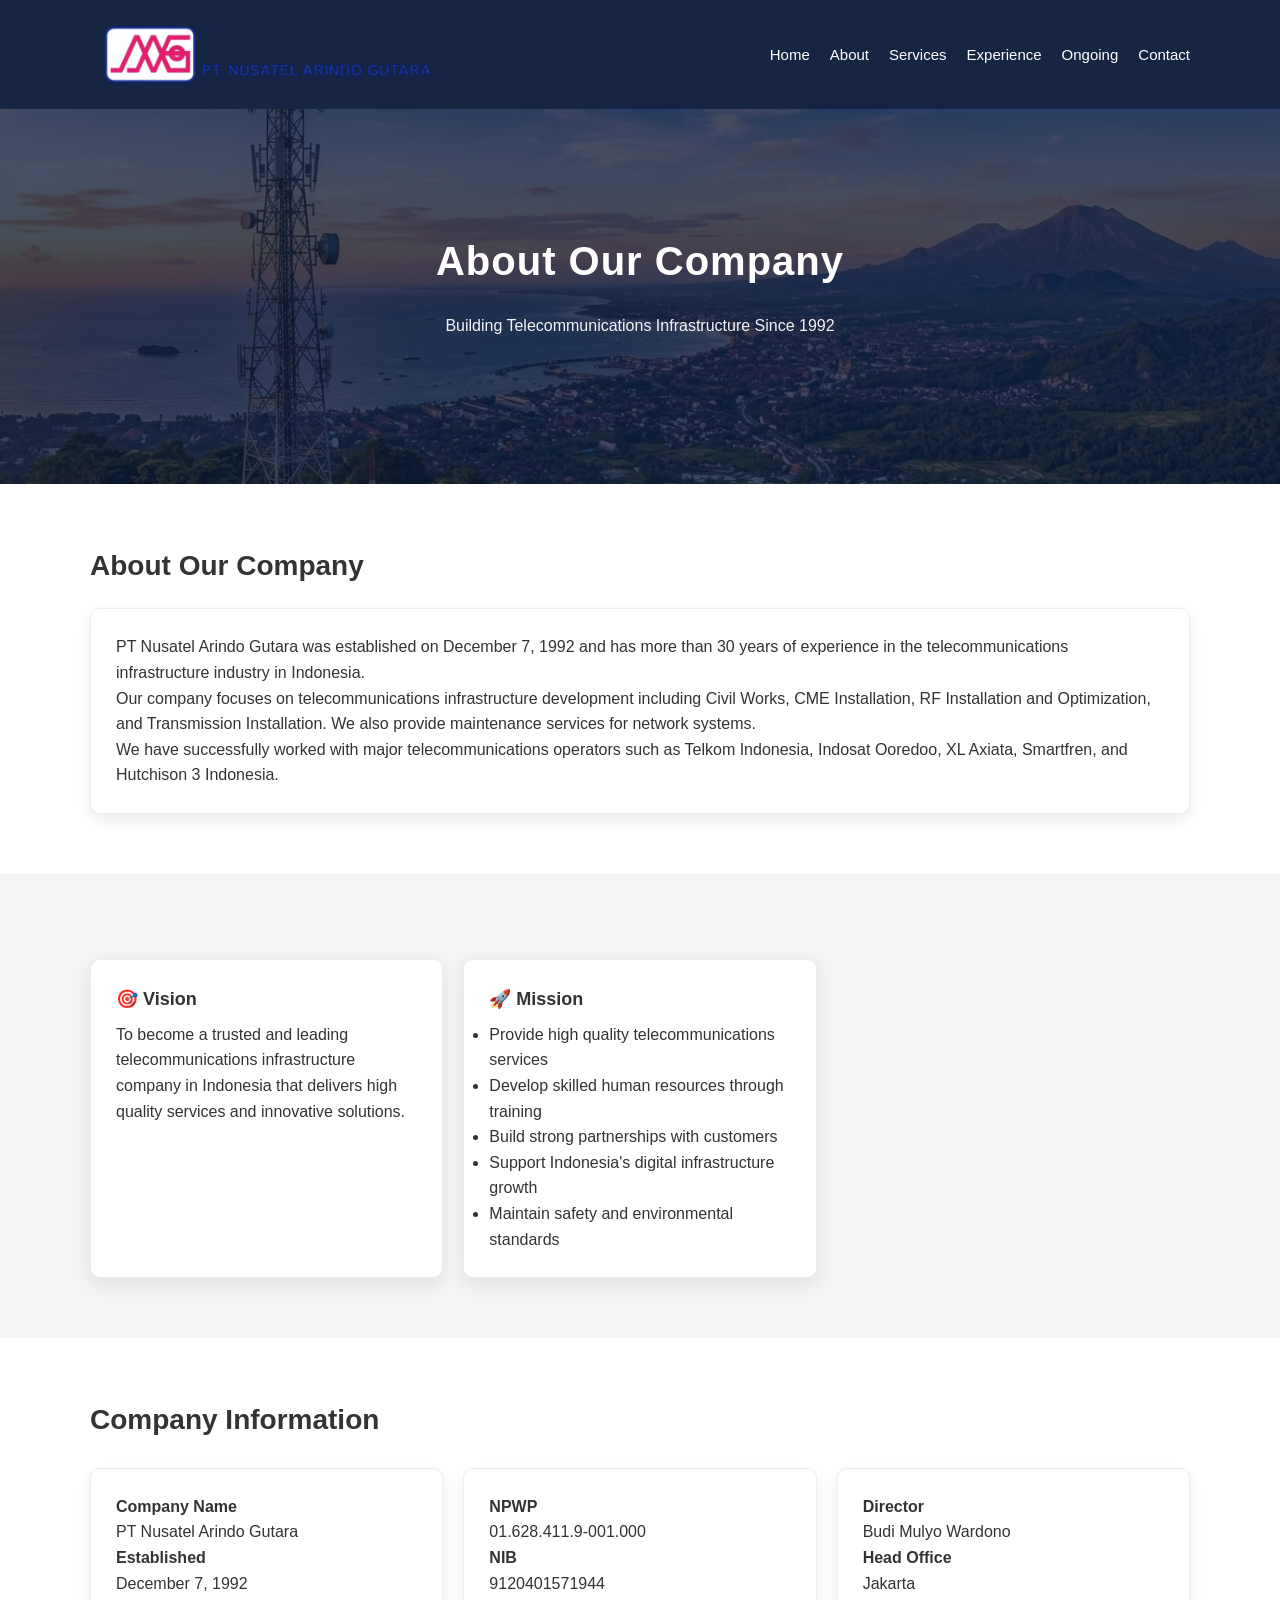
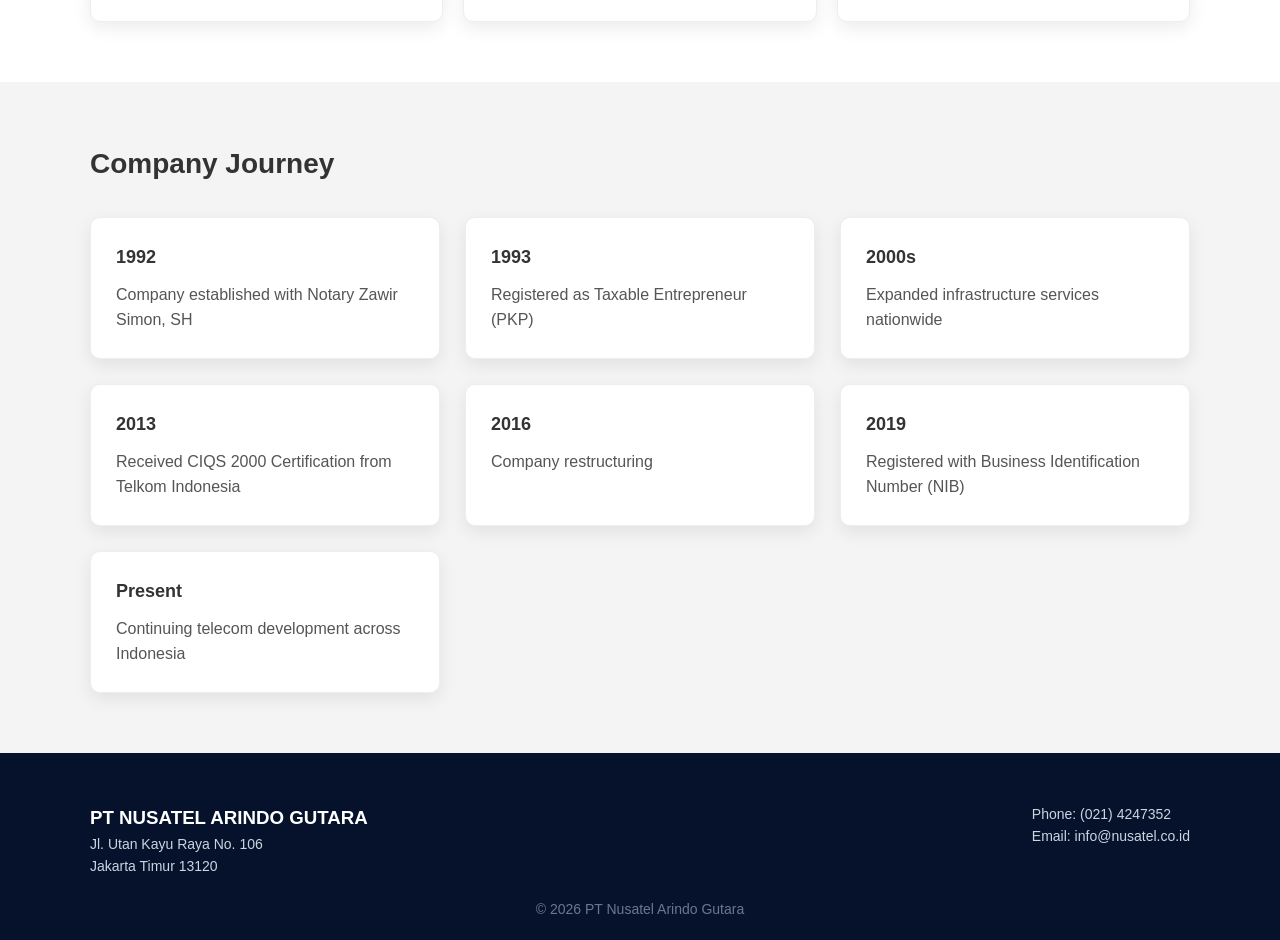
==== about.html @ 2f078d88 "Files" ====
<!DOCTYPE html>
<html lang="id">
<head>
<meta charset="UTF-8">
<meta name="viewport" content="width=device-width, initial-scale=1.0">

<title>About Company - PT Nusatel Arindo Gutara</title>

<link rel="stylesheet" href="style.css">
</head>

<body>

<header class="main-header">
<div class="container header-container">

<a href="index.html" class="logo">
<img src="Assets/logo.png" alt="PT Nusatel Arindo Gutara Logo">
</a>

<nav>
<ul class="nav">
<li><a href="index.html">Home</a></li>
<li><a href="about.html" class="active">About</a></li>
<li><a href="services.html">Services</a></li>
<li><a href="experience.html">Experience</a></li>
<li><a href="ongoing.html">Ongoing</a></li>
<li><a href="contact.html">Contact</a></li>
</ul>
</nav>

</div>
</header>


<!-- HERO -->
<section class="hero about-hero">
<div class="overlay"></div>
<div class="container hero-content">
<h1>About Our Company</h1>
<p>Building Telecommunications Infrastructure Since 1992</p>
</div>
</section>


<!-- ABOUT -->
<section class="section">
<div class="container">

<h2>About Our Company</h2>

<div class="project-card">
<p>
PT Nusatel Arindo Gutara was established on December 7, 1992
and has more than 30 years of experience in the telecommunications
infrastructure industry in Indonesia.
</p>

<p>
Our company focuses on telecommunications infrastructure
development including Civil Works, CME Installation,
RF Installation and Optimization, and Transmission Installation.
We also provide maintenance services for network systems.
</p>

<p>
We have successfully worked with major telecommunications
operators such as Telkom Indonesia, Indosat Ooredoo,
XL Axiata, Smartfren, and Hutchison 3 Indonesia.
</p>
</div>

</div>
</section>


<!-- VISION MISSION -->
<section class="section gray">
<div class="container">

<div class="projects">

<div class="project-card">
<h3>🎯 Vision</h3>
<p>
To become a trusted and leading telecommunications
infrastructure company in Indonesia that delivers
high quality services and innovative solutions.
</p>
</div>

<div class="project-card">
<h3>🚀 Mission</h3>
<ul>
<li>Provide high quality telecommunications services</li>
<li>Develop skilled human resources through training</li>
<li>Build strong partnerships with customers</li>
<li>Support Indonesia's digital infrastructure growth</li>
<li>Maintain safety and environmental standards</li>
</ul>
</div>

</div>

</div>
</section>


<!-- COMPANY INFO -->
<section class="section">
<div class="container">

<h2>Company Information</h2>

<div class="projects">

<div class="project-card">
<p><strong>Company Name</strong><br>PT Nusatel Arindo Gutara</p>
<p><strong>Established</strong><br>December 7, 1992</p>
</div>

<div class="project-card">
<p><strong>NPWP</strong><br>01.628.411.9-001.000</p>
<p><strong>NIB</strong><br>9120401571944</p>
</div>

<div class="project-card">
<p><strong>Director</strong><br>Budi Mulyo Wardono</p>
<p><strong>Head Office</strong><br>Jakarta</p>
</div>

</div>

</div>
</section>


<!-- HISTORY -->
<section class="section gray">
<div class="container">

<h2>Company Journey</h2>

<div class="experience-grid">

<div class="experience-card">
<h3>1992</h3>
<p>Company established with Notary Zawir Simon, SH</p>
</div>

<div class="experience-card">
<h3>1993</h3>
<p>Registered as Taxable Entrepreneur (PKP)</p>
</div>

<div class="experience-card">
<h3>2000s</h3>
<p>Expanded infrastructure services nationwide</p>
</div>

<div class="experience-card">
<h3>2013</h3>
<p>Received CIQS 2000 Certification from Telkom Indonesia</p>
</div>

<div class="experience-card">
<h3>2016</h3>
<p>Company restructuring</p>
</div>

<div class="experience-card">
<h3>2019</h3>
<p>Registered with Business Identification Number (NIB)</p>
</div>

<div class="experience-card">
<h3>Present</h3>
<p>Continuing telecom development across Indonesia</p>
</div>

</div>

</div>
</section>


<!-- FOOTER -->
<footer>
<div class="container footer">

<div>
<h3>PT NUSATEL ARINDO GUTARA</h3>
<p>
Jl. Utan Kayu Raya No. 106<br>
Jakarta Timur 13120
</p>
</div>

<div>
<p>Phone: (021) 4247352</p>
<p>Email: info@nusatel.co.id</p>
</div>

</div>

<p class="copyright">
© 2026 PT Nusatel Arindo Gutara
</p>

</footer>

</body>
</html>
---- style.css ----
*{
margin:0;
padding:0;
box-sizing:border-box;
}

body{
font-family:Arial, Helvetica, sans-serif;
line-height:1.6;
color:#333;
background:#fff;
}

.container{
width:90%;
max-width:1100px;
margin:auto;
}

header{
background:#0d47a1;
color:white;
padding:12px 0;
}

.header-container{
display:flex;
align-items:center;
justify-content:space-between;
flex-wrap:wrap;
}

.logo{
display:flex;
align-items:center;
}

.logo img{
height:60px;
width:auto;
}

.nav{
display:flex;
gap:20px;
list-style:none;
}

.nav a{
color:white;
text-decoration:none;
font-weight:bold;
font-size:15px;
}

.nav a:hover{
text-decoration:underline;
opacity:0.8;
}

.hero{
background:#1565c0;
color:white;
text-align:center;
padding:100px 20px;
}

.hero h1{
font-size:36px;
margin-bottom:20px;
}

.hero p{
max-width:650px;
margin:auto;
margin-bottom:30px;
}

.btn{
display:inline-block;
background:#0d47a1;
color:white;
padding:10px 20px;
text-decoration:none;
border-radius:4px;
margin:5px;
}

.btn:hover{
background:#08306b;
}

.btn-outline{
border:2px solid white;
color:white;
padding:10px 20px;
text-decoration:none;
border-radius:4px;
}

.btn-outline:hover{
background:white;
color:#0d47a1;
}

.section{
padding:60px 0;
}

.gray{
background:#f4f4f4;
}

.section h2{
margin-bottom:20px;
font-size:28px;
}

.services{
display:grid;
grid-template-columns:1fr 1fr;
gap:25px;
margin-top:20px;
}

.service-card{
background:white;
padding:25px;
border-radius:5px;
box-shadow:0 2px 6px rgba(0,0,0,0.1);
}

.service-card ul{
margin-top:10px;
padding-left:20px;
}

.projects{
display:grid;
grid-template-columns:repeat(3,1fr);
gap:20px;
margin-top:25px;
}

.project-card{
background:white;
padding:20px;
border-radius:5px;
box-shadow:0 2px 6px rgba(0,0,0,0.1);
}

.cta{
background:#0d47a1;
color:white;
text-align:center;
padding:60px 20px;
}

footer{
background:#222;
color:white;
padding:40px 0;
margin-top:40px;
}

.footer{
display:flex;
justify-content:space-between;
flex-wrap:wrap;
gap:20px;
}

footer p{
font-size:14px;
}

.copyright{
text-align:center;
margin-top:20px;
font-size:13px;
opacity:0.7;
}

@media(max-width:900px){
.projects{
grid-template-columns:1fr 1fr;
}
}

@media(max-width:768px){

.header-container{
flex-direction:column;
gap:10px;
}

.nav{
flex-direction:column;
align-items:center;
gap:10px;
}

.services{
grid-template-columns:1fr;
}

.projects{
grid-template-columns:1fr;
}

.footer{
flex-direction:column;
text-align:center;
}

.hero{
padding:80px 20px;
}

.hero h1{
font-size:28px;
}
}

.contact-form-wrapper{
background:#fff;
padding:30px;
border-radius:10px;
box-shadow:0 5px 20px rgba(0,0,0,0.08);
border:1px solid #eee;
height:fit-content;
}

.contact-form-wrapper h3{
margin-bottom:20px;
}

.form-group{
margin-bottom:15px;
display:flex;
flex-direction:column;
}

.form-group label{
margin-bottom:6px;
font-weight:500;
}

.form-group input,
.form-group textarea{
padding:10px;
border:1px solid #ccc;
border-radius:6px;
font-size:14px;
}

.form-group textarea{
resize:vertical;
min-height:120px;
}

.contact-form-wrapper button{
margin-top:10px;
width:100%;
}

.projects-grid{
display:grid;
grid-template-columns:repeat(auto-fit,minmax(280px,1fr));
gap:25px;
margin-top:30px;
}

.project-card{
background:#ffffff;
padding:25px;
border-radius:10px;
border:1px solid #eee;
box-shadow:0 4px 15px rgba(0,0,0,0.05);
transition:transform 0.2s ease, box-shadow 0.2s ease;
}

.project-card:hover{
transform:translateY(-5px);
box-shadow:0 8px 20px rgba(0,0,0,0.08);
}

.project-card h3{
margin-bottom:8px;
font-size:18px;
}

.project-card .client{
font-weight:600;
color:#444;
margin-bottom:10px;
}

.project-card p{
line-height:1.6;
}

.project-meta{
margin-top:15px;
font-size:14px;
color:#666;
}

.experience-grid{
display:grid;
grid-template-columns:repeat(auto-fit,minmax(260px,1fr));
gap:25px;
margin-top:30px;
}

.experience-card{
background:#ffffff;
padding:25px;
border-radius:10px;
border:1px solid #eee;
box-shadow:0 4px 12px rgba(0,0,0,0.05);
transition:transform 0.2s ease, box-shadow 0.2s ease;
}

.experience-card:hover{
transform:translateY(-4px);
box-shadow:0 8px 18px rgba(0,0,0,0.08);
}

.experience-card h3{
margin-bottom:10px;
font-size:18px;
}

.experience-card p{
line-height:1.6;
color:#555;
}

.office-grid{
display:grid;
grid-template-columns:repeat(auto-fit,minmax(260px,1fr));
gap:25px;
margin-top:30px;
}

.office-card{
background:#ffffff;
padding:25px;
border-radius:10px;
border:1px solid #eee;
box-shadow:0 4px 12px rgba(0,0,0,0.05);
transition:transform 0.2s ease, box-shadow 0.2s ease;
}

.office-card:hover{
transform:translateY(-4px);
box-shadow:0 8px 18px rgba(0,0,0,0.08);
}

.office-card h3{
margin-bottom:15px;
font-size:18px;
}

.office-card p{
margin-bottom:12px;
line-height:1.6;
color:#555;
}

.contact-grid{
display:grid;
grid-template-columns:1fr 1fr;
gap:75px;
align-items:start;
}

.location-card{
background:#fff;
padding:25px;
border-radius:8px;
box-shadow:0 4px 10px rgba(0,0,0,0.08);
margin-bottom:25px;
}

.location-card h4{
margin-bottom:10px;
color:#003366;
}

.contact-form-wrapper{
background:#fff;
padding:30px;
border-radius:8px;
box-shadow:0 4px 10px rgba(0,0,0,0.08);
}

.form-group{
margin-bottom:20px;
}

.form-input,
.form-textarea{
width:100%;
padding:10px;
border:1px solid #ccc;
border-radius:5px;
}

.form-textarea{
min-height:120px;
resize:vertical;
}

.detail-btn{
margin-left:10px;
padding:4px 10px;
font-size:12px;
border:none;
background:#007BFF;
color:#fff;
border-radius:5px;
cursor:pointer;
}

.detail-btn:hover{
background:#0056b3;
}

.project-detail{
display:none;
margin-top:15px;
padding:20px;
background:#fff;
border:1px solid #eee;
border-radius:10px;
}

.image-grid{
display:grid;
grid-template-columns:1fr 1fr;
gap:15px;
margin-top:15px;
}

.image-grid img{
width:100%;
height:auto;
border-radius:8px;
}

.logo-img {
height: 70px;
width: auto;
display: block;
}

.header-container {
display: flex;
align-items: center;
justify-content: space-between;
}

.hero {
background: linear-gradient(135deg, #0b1f4b, #1a3c8b);
color: white;
text-align: center;
padding: 100px 20px;
}

.hero-title {
font-size: 36px;
margin-bottom: 15px;
letter-spacing: 1px;
}

.hero p {
max-width: 600px;
margin: auto;
margin-bottom: 25px;
opacity: 0.9;
}

.btn {
background: #0b1f4b;
color: white;
padding: 10px 20px;
border-radius: 5px;
text-decoration: none;
transition: 0.3s;
}

.btn:hover {
background: #1a3c8b;
}

.btn-outline {
border: 2px solid white;
color: white;
padding: 10px 20px;
border-radius: 5px;
text-decoration: none;
margin-left: 10px;
}

.btn-outline:hover {
background: white;
color: #0b1f4b;
}

footer {
background: #0a1a3a;
color: white;
padding: 40px 0 20px;
}

.footer {
display: flex;
justify-content: space-between;
flex-wrap: wrap;
gap: 20px;
}

.copyright {
text-align: center;
margin-top: 20px;
font-size: 14px;
opacity: 0.7;
}

header {
background: linear-gradient(90deg, #0a1a3a, #1f4fa3);
padding: 12px 0;
}

.logo img {
height: 85px;
width: auto;
}

.nav a {
color: white;
font-weight: 500;
}

.nav a:hover {
color: #cbd5e1;
}

footer {
background: #06122b;
color: white;
padding: 50px 0 20px;
}

.footer p {
color: #cbd5e1;
}

.copyright {
text-align: center;
margin-top: 20px;
font-size: 14px;
color: #94a3b8;
}

header{
background: rgba(10, 26, 58, 0.95);
backdrop-filter: blur(6px);
}

.logo img{
height: 85px;
}

.hero{
background: linear-gradient(rgba(10,26,58,0.7), rgba(10,26,58,0.7)),
url('Assets/IDBG.jpeg');
background-size: cover;
background-position: center;
color:white;
text-align:center;
padding:120px 20px;
}

.hero h1{
font-size:40px;
letter-spacing:1px;
}

.hero p{
opacity:0.95;
}

.btn{
background:#0b1f4b;
border-radius:6px;
}

.btn:hover{
background:#1a3c8b;
}

.btn-outline:hover{
background:white;
color:#0b1f4b;
}

.service-card,
.project-card,
.experience-card,
.office-card,
.location-card{
border-radius:10px;
box-shadow:0 6px 18px rgba(0,0,0,0.08);
transition:0.25s ease;
}

.service-card:hover,
.project-card:hover,
.experience-card:hover,
.office-card:hover{
transform:translateY(-5px);
}

footer{
background:#06122b;
color:white;
}

.footer p{
color:#cbd5e1;
}

.nav a:hover{
color:#cbd5e1;
}

.cta{
padding:50px 20px 30px;
}

footer{
margin-top:0;
}

.about-flex{
display:flex;
align-items:center;
gap:40px;
margin-top:30px;
}

.about-text{
flex:1;
}

.about-image{
flex:1;
}

.about-image img{
width:100%;
height:100%;
object-fit:cover;
border-radius:10px;
box-shadow:0 8px 20px rgba(0,0,0,0.1);
}

@media(max-width:768px){
.about-flex{
flex-direction:column;
}}


.about-hero{
background: linear-gradient(rgba(10,26,58,0.75), rgba(10,26,58,0.75)),
url('Assets/AUBG.jpeg');
background-size: cover;
background-position: center;
color:white;
text-align:center;
padding:120px 20px;
position:relative;
}

.about-hero .hero-content{
position:relative;
z-index:2;
}
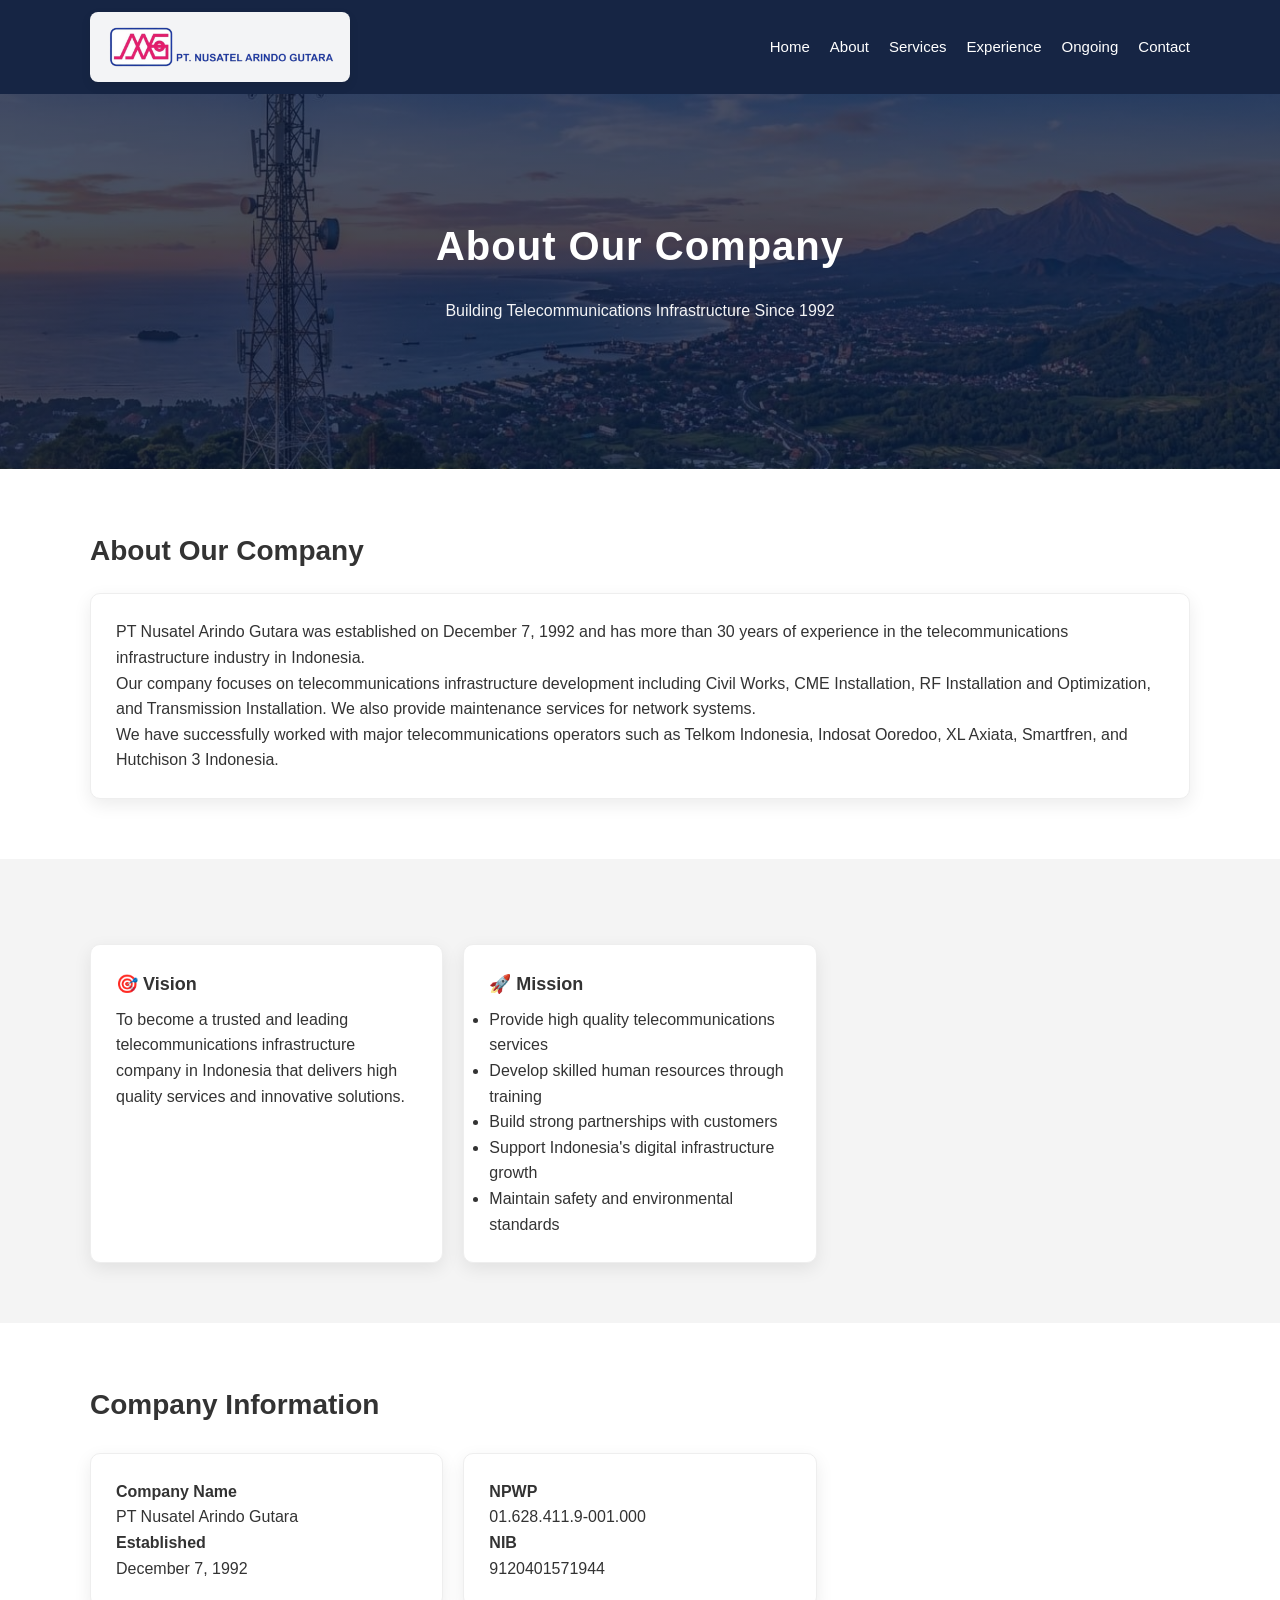
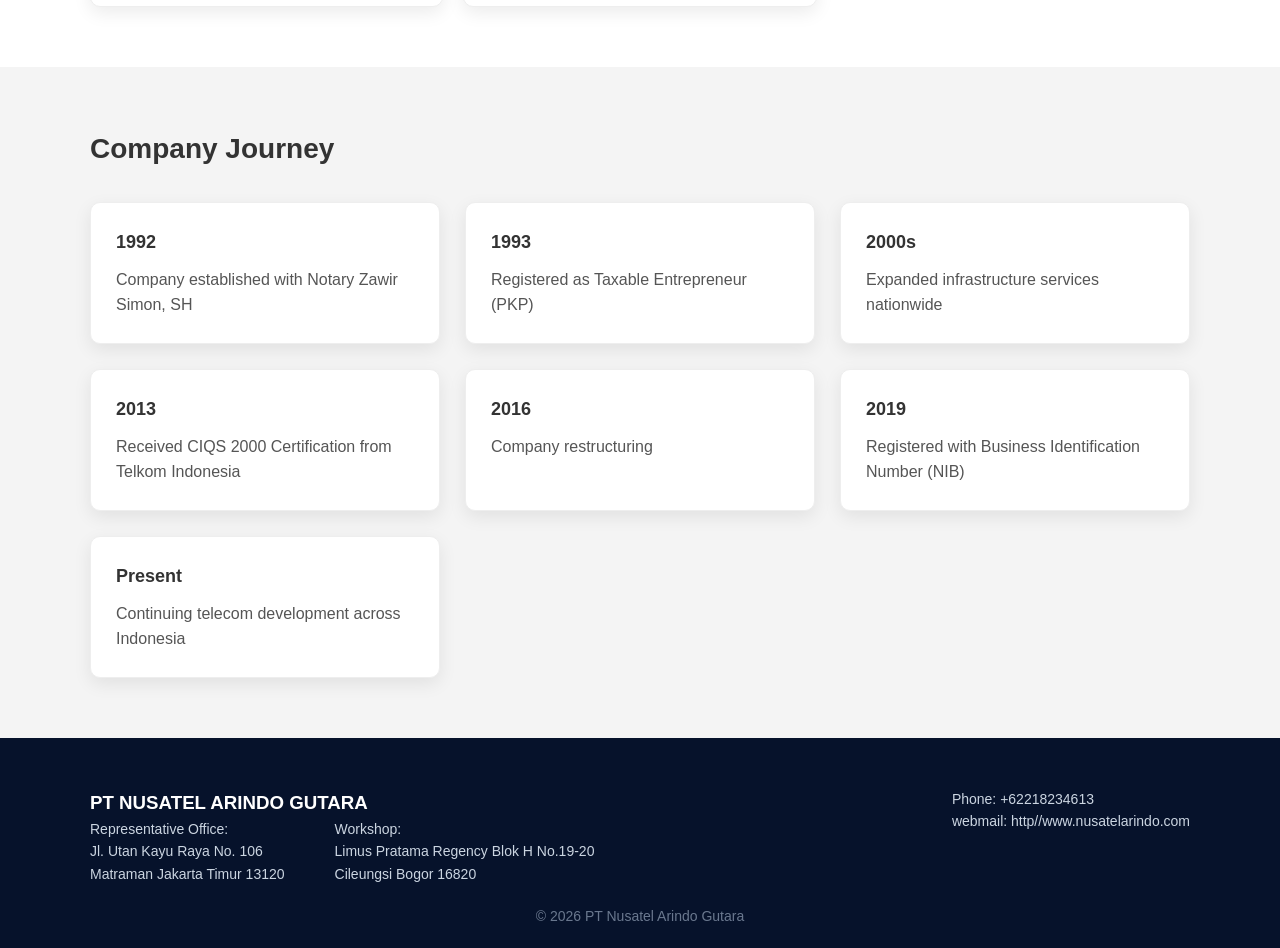
==== commit 44c0d6ce: "up" ====
--- a/about.html
+++ b/about.html
@@ -124,10 +124,6 @@
 <p><strong>NIB</strong><br>9120401571944</p>
 </div>
 
-<div class="project-card">
-<p><strong>Director</strong><br>Budi Mulyo Wardono</p>
-<p><strong>Head Office</strong><br>Jakarta</p>
-</div>
 
 </div>
 
@@ -186,20 +182,32 @@
 
 <!-- FOOTER -->
 <footer>
+
 <div class="container footer">
 
-<div>
-<h3>PT NUSATEL ARINDO GUTARA</h3>
-<p>
-Jl. Utan Kayu Raya No. 106<br>
-Jakarta Timur 13120
-</p>
-</div>
-
-<div>
-<p>Phone: (021) 4247352</p>
-<p>Email: info@nusatel.co.id</p>
-</div>
+  <div>
+    <h3>PT NUSATEL ARINDO GUTARA</h3>
+    <div style="display: flex; gap: 50px;"> <!-- flex to put addresses side by side -->
+      
+      <p>
+        Representative Office:<br>
+        Jl. Utan Kayu Raya No. 106<br>
+        Matraman Jakarta Timur 13120
+      </p>
+
+      <p>
+        Workshop:<br>
+        Limus Pratama Regency Blok H No.19-20<br>
+        Cileungsi Bogor 16820
+      </p>
+
+    </div>
+  </div>
+
+  <div>
+    <p>Phone: +62218234613</p>
+    <p>webmail: http//www.nusatelarindo.com</p>
+  </div>
 
 </div>
 
--- a/style.css
+++ b/style.css
@@ -690,3 +690,36 @@
 z-index:2;
 }
 
+.logo{
+display:flex;
+align-items:center;
+}
+
+.logo img{
+height:85px;
+width:auto;
+
+/* NEW */
+background: rgba(255,255,255,0.95);
+padding:8px 12px;
+border-radius:8px;
+box-shadow:0 4px 10px rgba(0,0,0,0.1);
+}
+
+.logo img{
+height:85px;
+background:white;
+padding:10px 16px;
+border-radius:10px;
+}
+
+.logo img{
+height:70px;
+width:auto;
+
+background: rgba(255,255,255,0.95);
+padding:6px 10px;
+border-radius:8px;
+box-shadow:0 4px 10px rgba(0,0,0,0.1);
+}
+
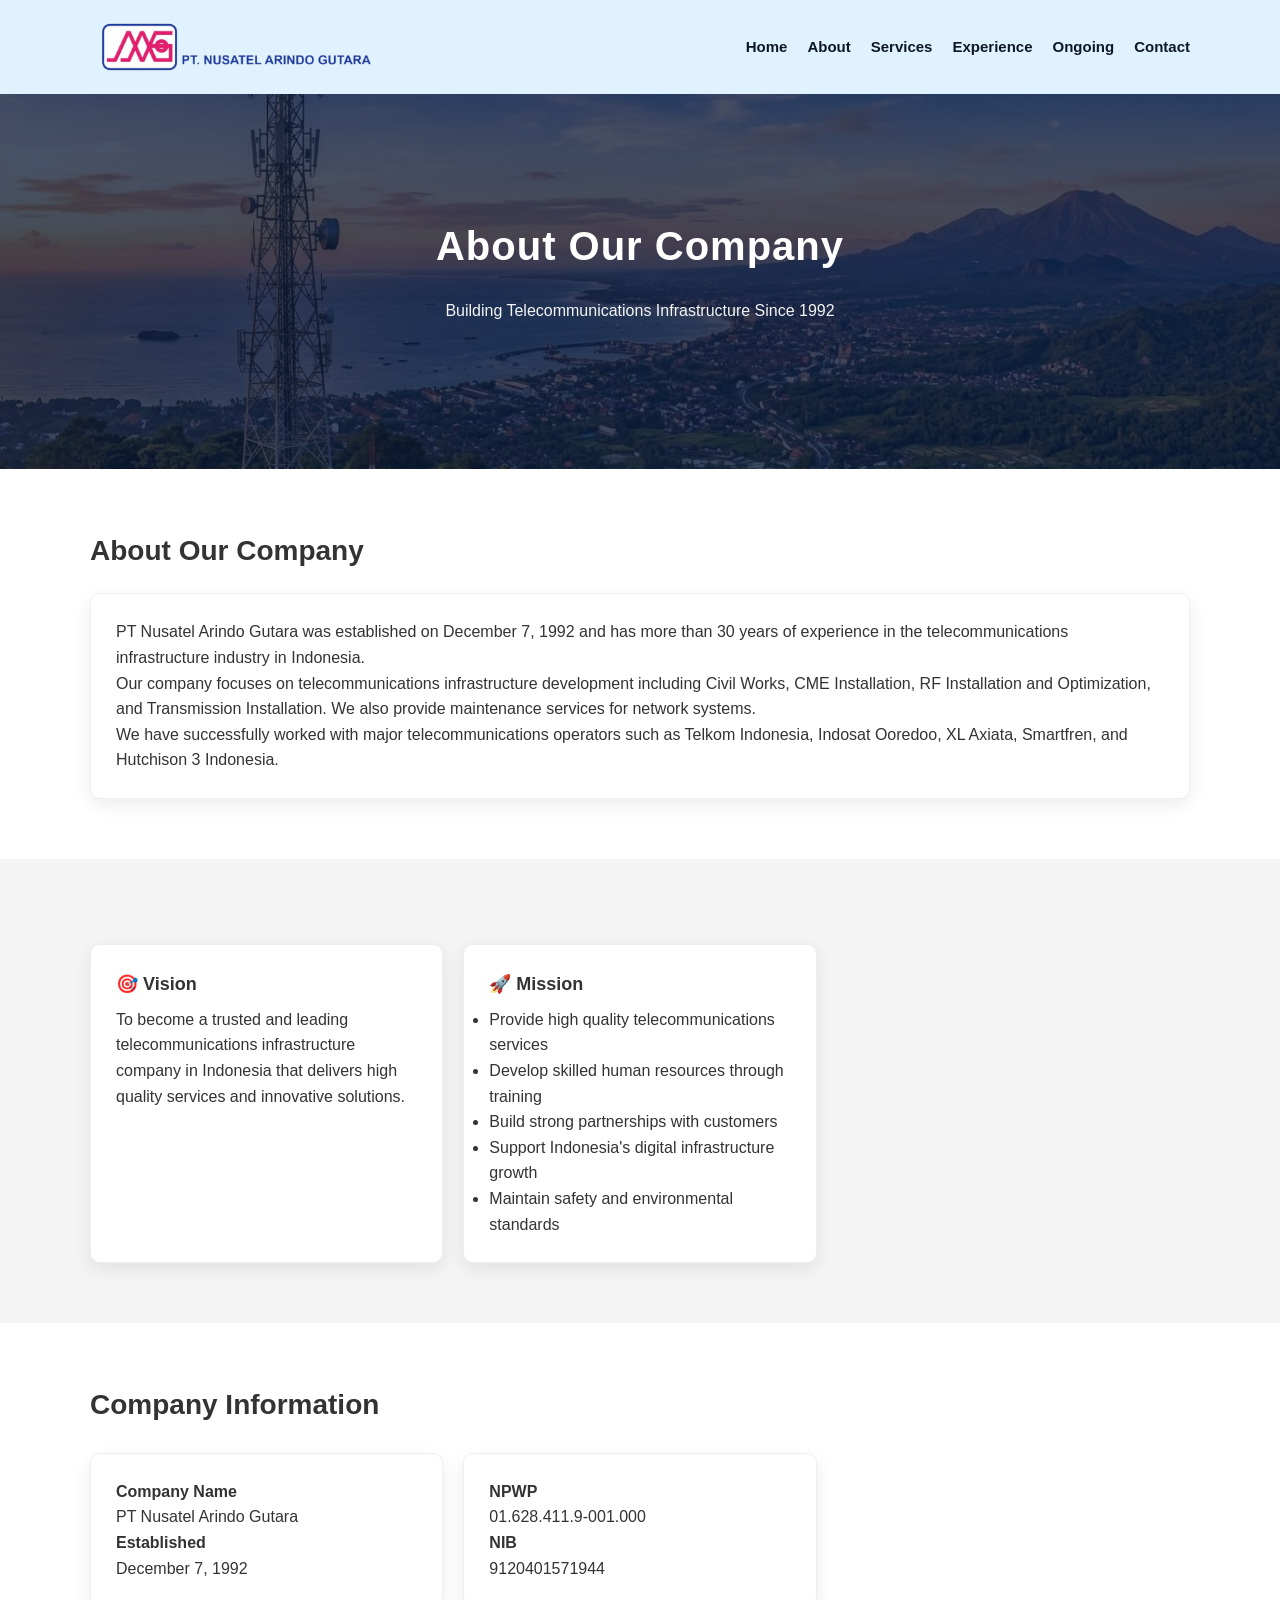
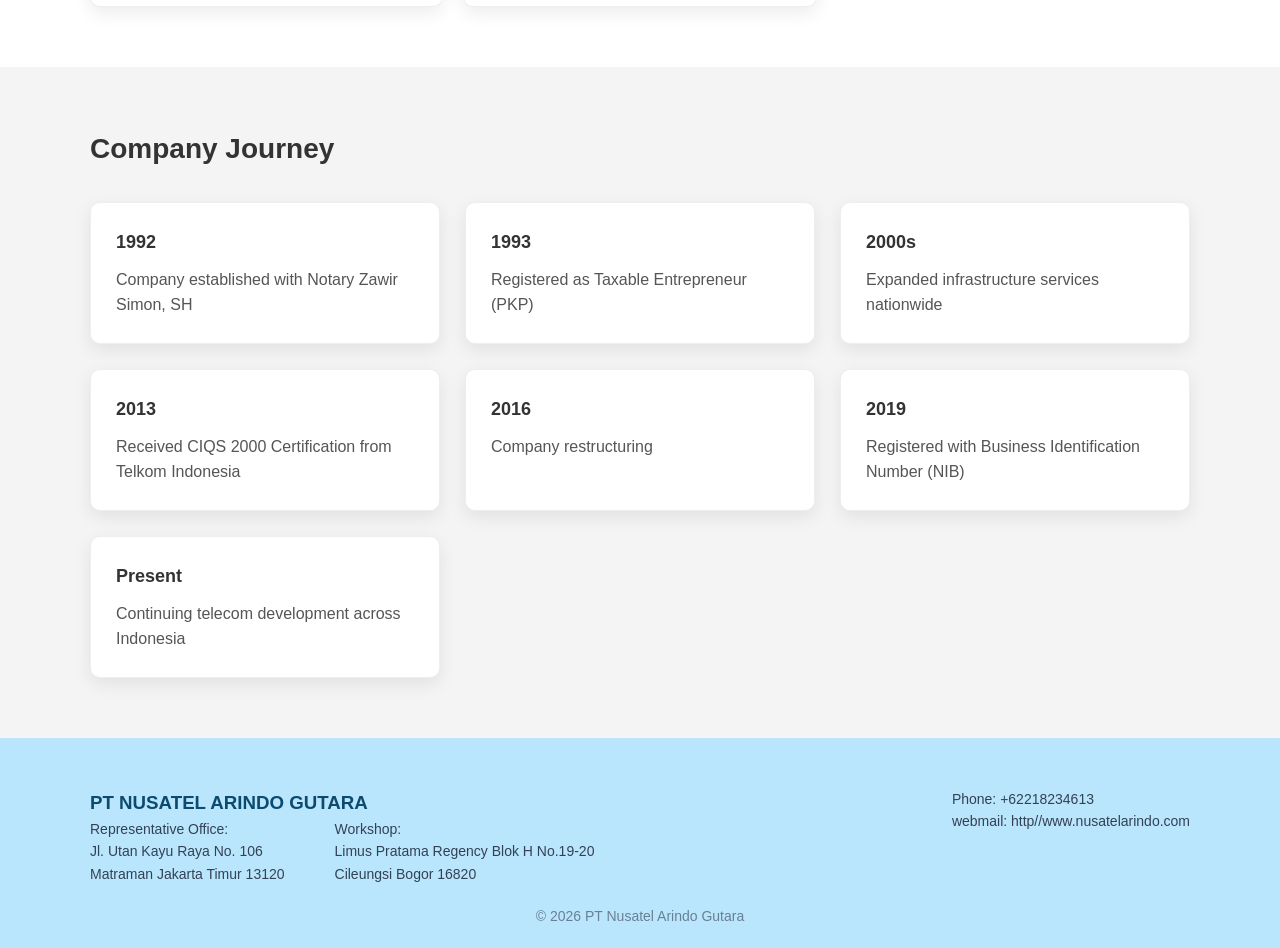
==== commit 6bd35db2: "up" ====
--- a/about.html
+++ b/about.html
@@ -187,7 +187,7 @@
 
   <div>
     <h3>PT NUSATEL ARINDO GUTARA</h3>
-    <div style="display: flex; gap: 50px;"> <!-- flex to put addresses side by side -->
+    <div class="footer-address"> <!-- flex to put addresses side by side -->
       
       <p>
         Representative Office:<br>
--- a/style.css
+++ b/style.css
@@ -706,20 +706,177 @@
 box-shadow:0 4px 10px rgba(0,0,0,0.1);
 }
 
-.logo img{
-height:85px;
-background:white;
-padding:10px 16px;
-border-radius:10px;
+.detail-btn{
+background:#0b1f4b;
+color:#fff;
+border:none;
+padding:5px 10px;
+border-radius:5px;
+cursor:pointer;
+margin-left:10px;
+}
+
+.detail-btn:hover{
+opacity:0.8;
+}
+
+.logo-grid{
+display:flex;
+flex-wrap:wrap;
+gap:20px;
+margin-top:15px;
+align-items:center;
+}
+
+.logo-grid img{
+width:120px;
+height:80px;
+object-fit:contain;
+background:#fff;
+padding:10px;
+border:1px solid #eee;
+border-radius:8px;
+transition:0.3s;
+}
+
+.logo-grid img:hover{
+transform:scale(1.05);
+box-shadow:0 4px 12px rgba(0,0,0,0.1);
+}
+
+.logo-grid img{
+width:120px;
+height:80px;
+object-fit:contain;
+background:#fff;
+padding:10px;
+border:1px solid #eee;
+border-radius:8px;
+transition:0.3s;
+
+/* REMOVE grayscale */
+filter:none;
+opacity:1;
+}
+
+.logo-grid img:hover{
+transform:scale(1.05);
+box-shadow:0 4px 12px rgba(0,0,0,0.1);
+}
+
+#history{
+  font-size:16px;
+  line-height:1.7;
+}
+
+#history h3{
+  font-size:26px;
+  margin-bottom:15px;
+}
+
+#history h4{
+  font-size:18px;
+  margin-top:20px;
+  color:#0b1f4b;
+}
+
+.section-title{
+  font-size:20px;
+  font-weight:700;
+  margin-top:30px;
+  margin-bottom:10px;
+  border-bottom:2px solid #0b1f4b;
+  padding-bottom:5px;
+}
+
+.history-item{
+  background:#fff;
+  padding:20px;
+  border-radius:10px;
+  border:1px solid #eee;
+  box-shadow:0 4px 15px rgba(0,0,0,0.05);
+  margin-top:15px;
+}
+
+.footer{
+display:flex;
+justify-content:space-between;
+flex-wrap:wrap;
+gap:20px;
+}
+
+@media(max-width:768px){
+.footer{
+flex-direction:column;
+align-items:center;
+text-align:center;
+}
+
+.footer > div{
+width:100%;
+}
+
+.footer div div{
+flex-direction:column !important;
+gap:10px !important;
+}
+}
+
+.footer-address{
+display:flex;
+gap:50px;
+}
+
+@media(max-width:768px){
+.footer-address{
+flex-direction:column;
+gap:10px;
+align-items:center;
+}
 }
 
 .logo img{
 height:70px;
 width:auto;
-
-background: rgba(255,255,255,0.95);
-padding:6px 10px;
-border-radius:8px;
-box-shadow:0 4px 10px rgba(0,0,0,0.1);
-}
-
+background:none !important;
+padding:0 !important;
+border-radius:0 !important;
+box-shadow:none !important;
+}
+/* ===== HEADER (soft sky) ===== */
+header{
+background:#e0f2fe !important; /* very light sky blue */
+color:#0f172a; /* dark text for contrast */
+}
+
+/* nav text */
+.nav a{
+color:#0f172a !important;
+font-weight:600;
+}
+
+.nav a:hover{
+color:#0284c7 !important;
+}
+
+
+/* ===== FOOTER ===== */
+footer{
+background:#bae6fd !important; /* slightly darker than header */
+color:#0f172a;
+}
+
+/* company name */
+footer h3{
+color:#0c4a6e;
+font-weight:700;
+}
+
+/* footer text */
+.footer p{
+color:#334155;
+}
+
+.copyright{
+color:#475569;
+}
